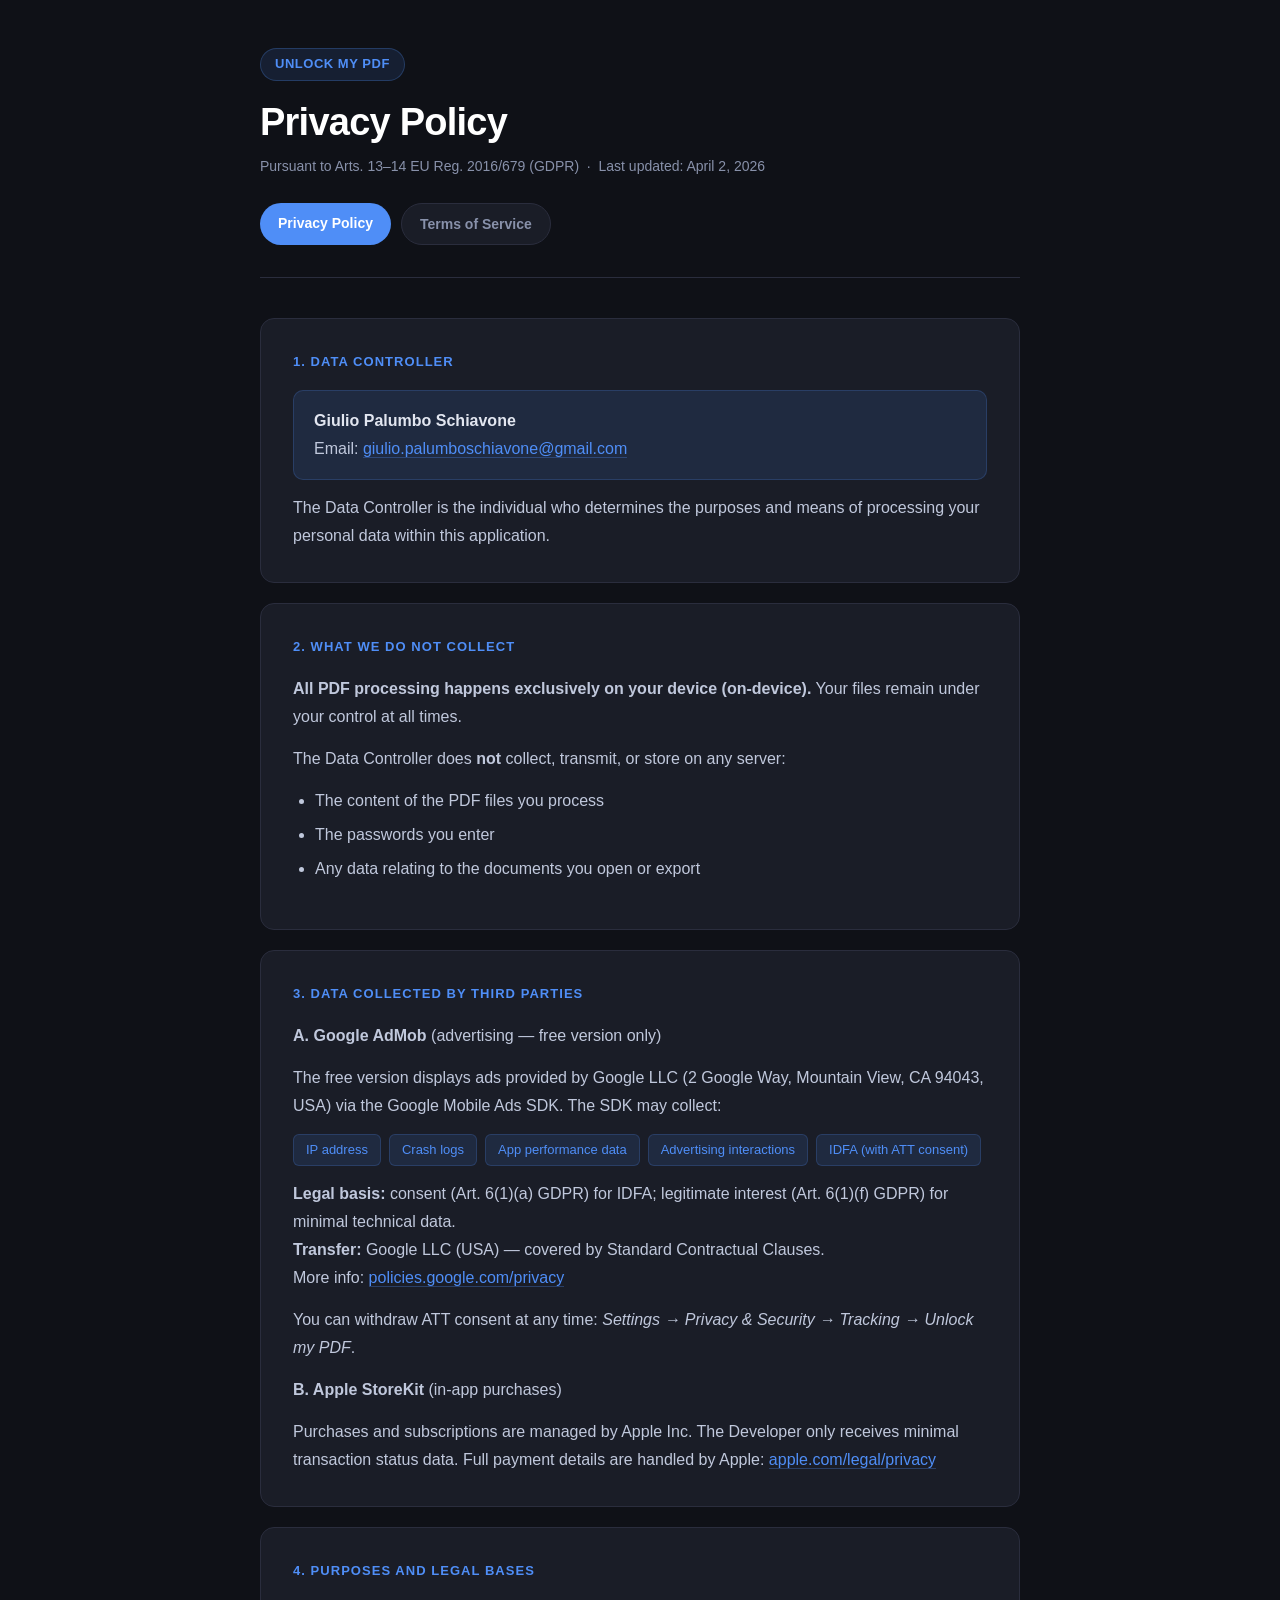
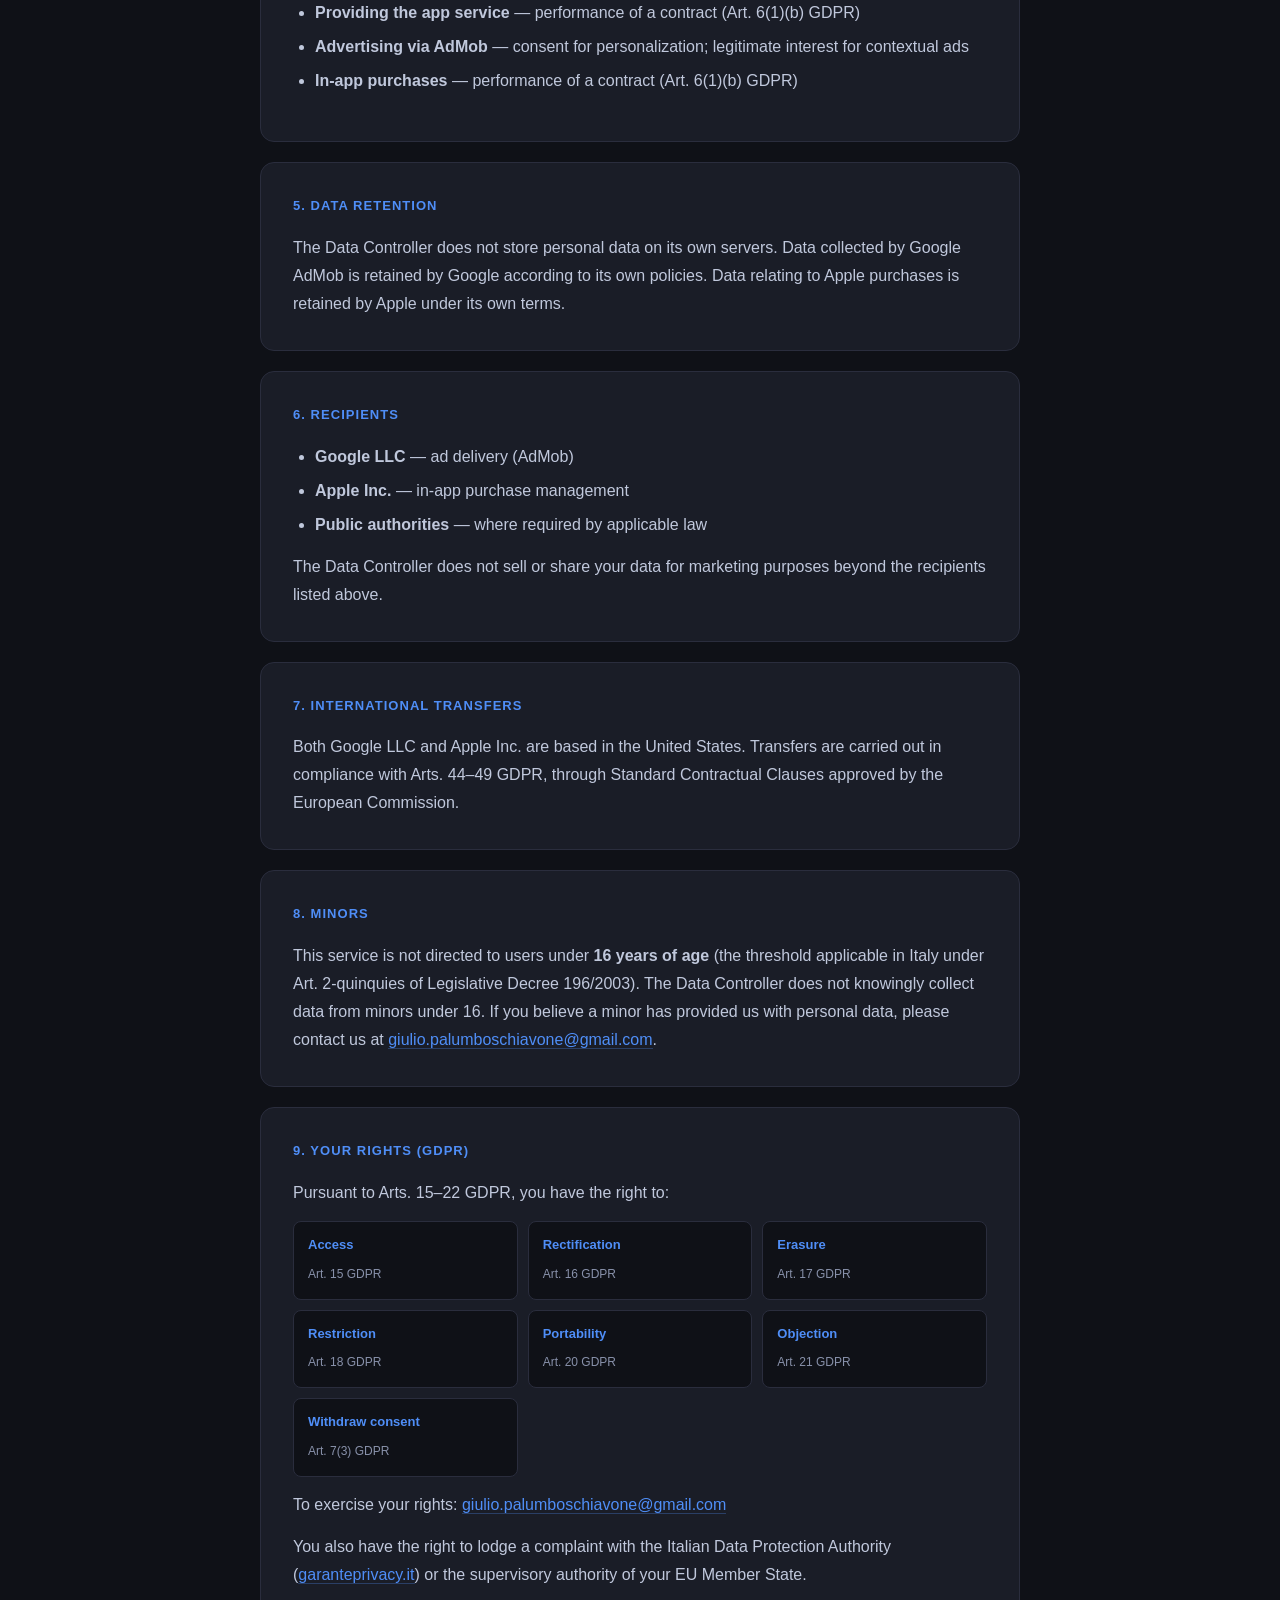
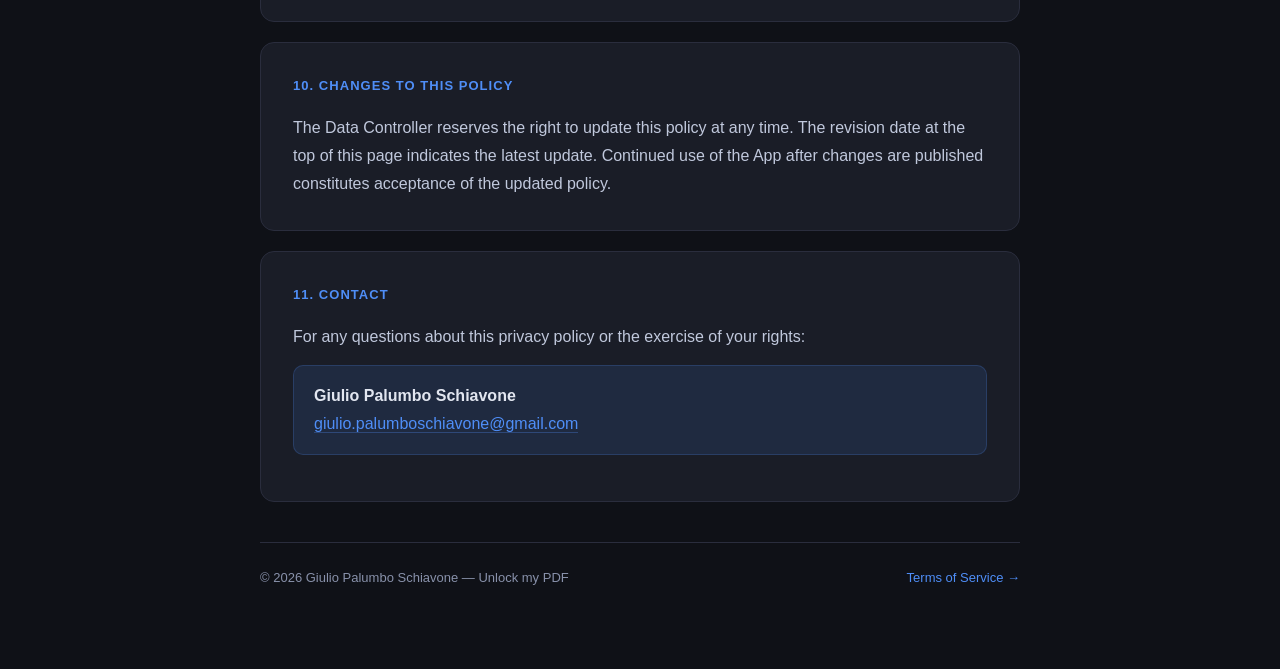
==== index.html @ 4bcaa9ef "Initial legal pages" ====
<!DOCTYPE html>
<html lang="en">
<head>
  <meta charset="UTF-8" />
  <meta name="viewport" content="width=device-width, initial-scale=1.0" />
  <title>Legal — Unlock my PDF</title>
  <meta http-equiv="refresh" content="0; url=privacy/" />
  <style>
    body { background:#0f1117; color:#e2e6f0; font-family:-apple-system,sans-serif; display:flex; align-items:center; justify-content:center; height:100vh; margin:0; }
    a { color:#4f8ef7; }
  </style>
</head>
<body>
  <p>Redirecting… <a href="privacy/">Privacy Policy</a> · <a href="terms/">Terms of Service</a></p>
</body>
</html>
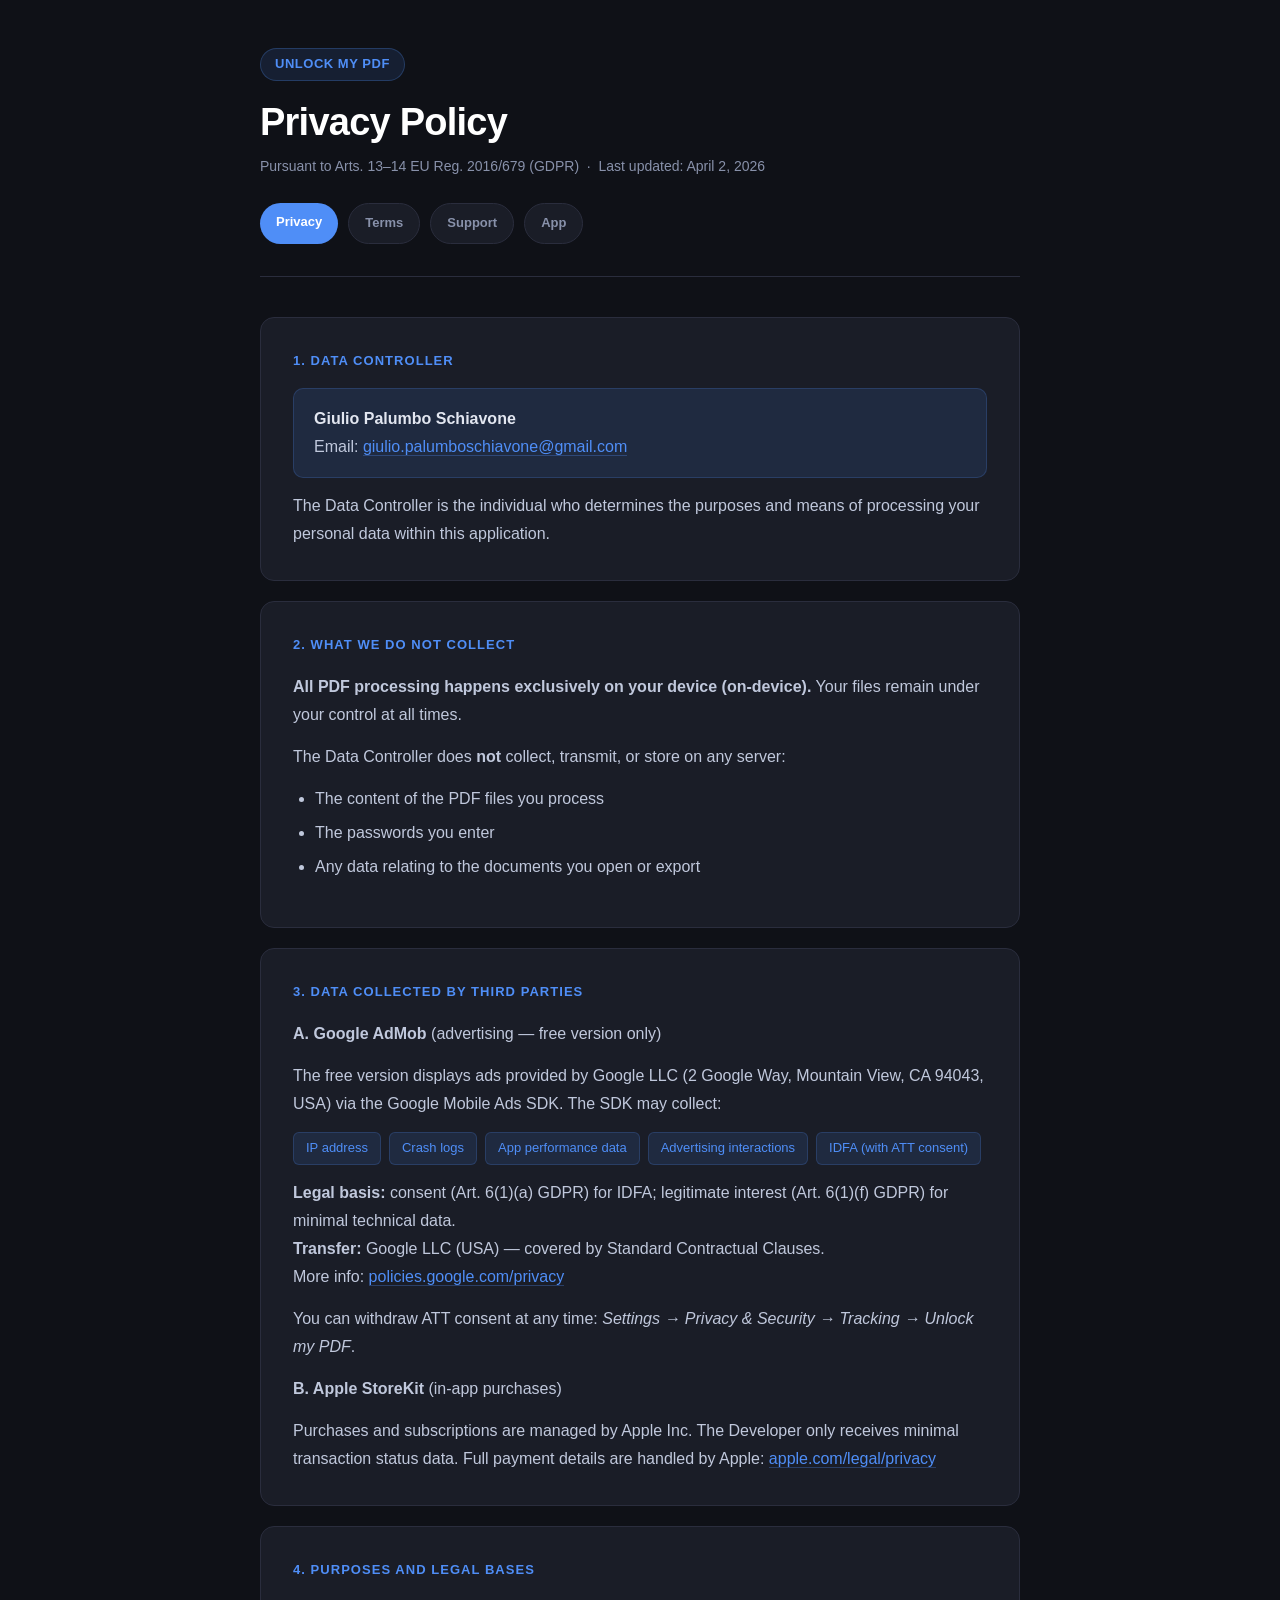
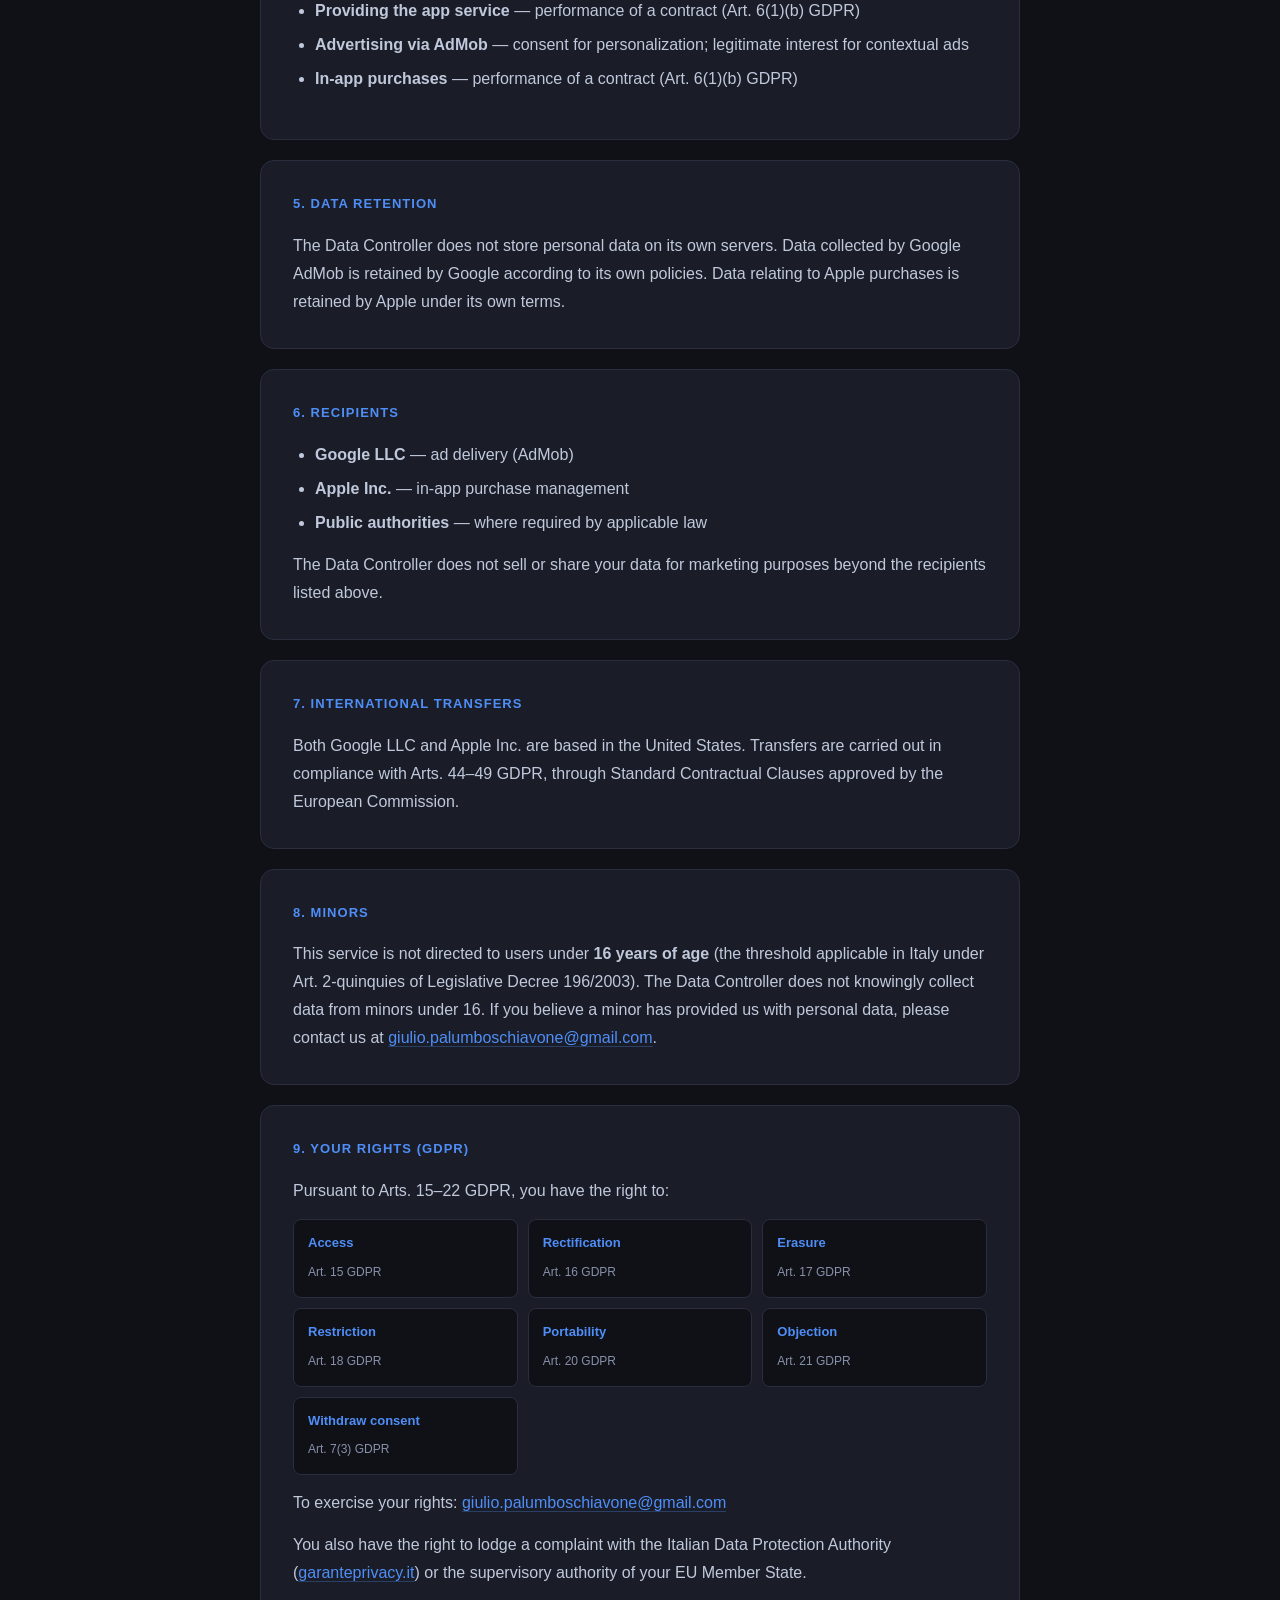
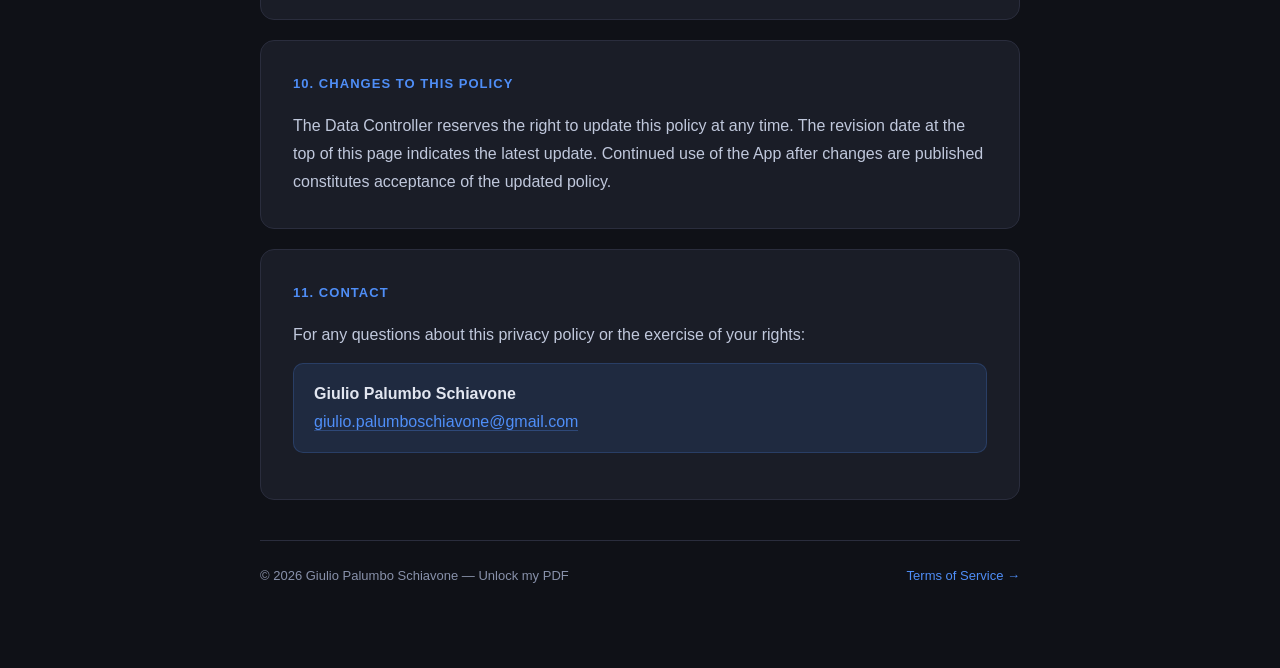
==== commit 7ccd74d1: "Add Support and App pages for App Store URLs; update nav across legal pages Made-with: Cursor" ====
--- a/index.html
+++ b/index.html
@@ -11,6 +11,6 @@
   </style>
 </head>
 <body>
-  <p>Redirecting… <a href="privacy/">Privacy Policy</a> · <a href="terms/">Terms of Service</a></p>
+  <p>Redirecting… <a href="privacy/">Privacy</a> · <a href="terms/">Terms</a> · <a href="support/">Support</a> · <a href="app/">App</a></p>
 </body>
 </html>
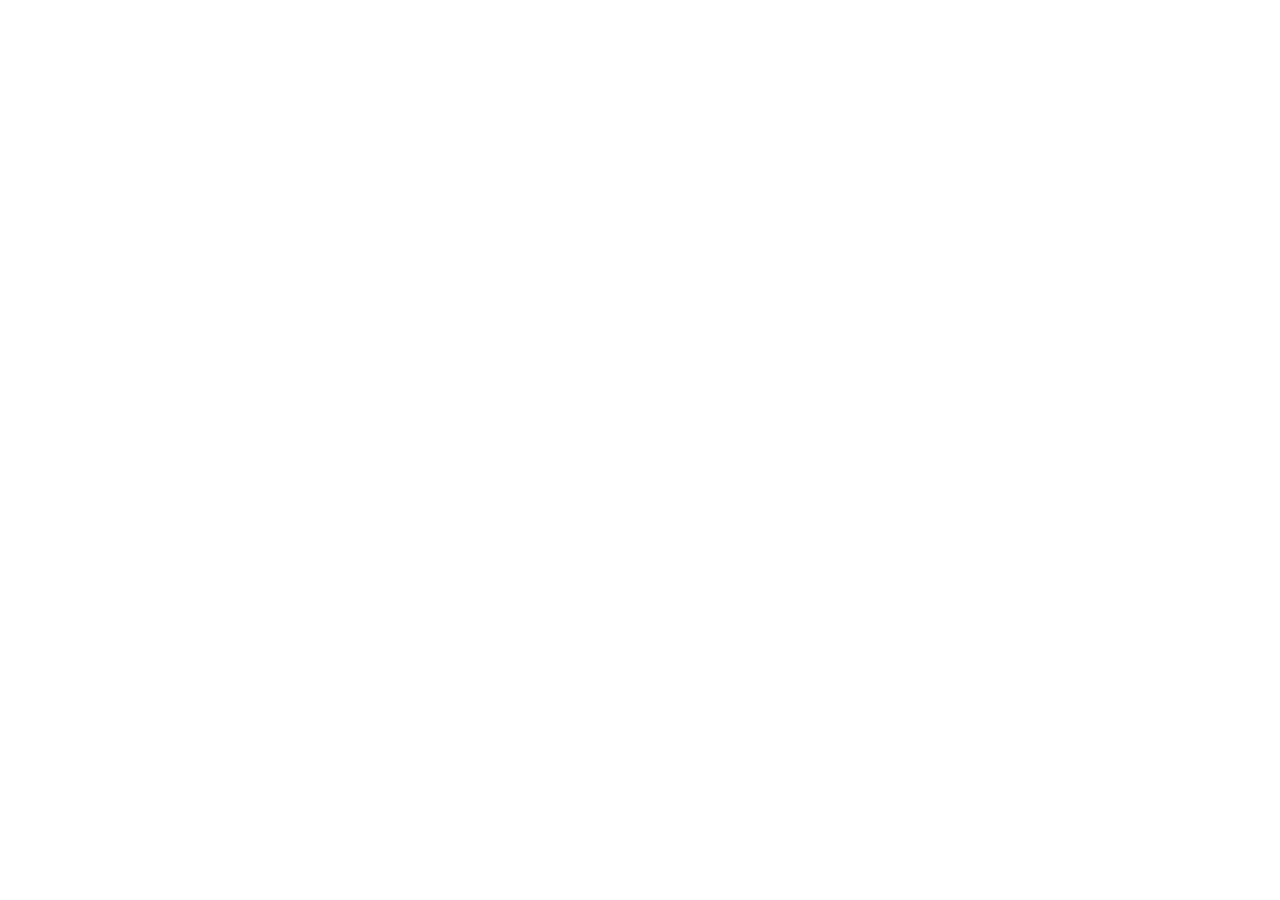
==== commit eecd05cc: "Il sito si e' spostato su unlockmypdf.app: ogni pagina rimanda al nuovo indirizzo Rinvii immediati (" ====
--- a/index.html
+++ b/index.html
@@ -1,16 +1,15 @@
-<!DOCTYPE html>
+<!doctype html>
 <html lang="en">
 <head>
-  <meta charset="UTF-8" />
-  <meta name="viewport" content="width=device-width, initial-scale=1.0" />
-  <title>Legal — Unlock my PDF</title>
-  <meta http-equiv="refresh" content="0; url=privacy/" />
-  <style>
-    body { background:#0f1117; color:#e2e6f0; font-family:-apple-system,sans-serif; display:flex; align-items:center; justify-content:center; height:100vh; margin:0; }
-    a { color:#4f8ef7; }
-  </style>
+<meta charset="utf-8">
+<meta name="viewport" content="width=device-width, initial-scale=1">
+<title>Unlock my PDF has moved to unlockmypdf.app</title>
+<link rel="canonical" href="https://unlockmypdf.app/">
+<script>var it=/^it\b/i.test(navigator.language||"");location.replace((it?"https://unlockmypdf.app/it/":"https://unlockmypdf.app/")+location.hash);</script>
+<meta http-equiv="refresh" content="0; url=https://unlockmypdf.app/">
+<style>body{font-family:-apple-system,system-ui,sans-serif;max-width:36rem;margin:15vh auto;padding:0 1rem;line-height:1.5;color:#15171a;background:#fcfcfb}a{color:#2457c5}</style>
 </head>
 <body>
-  <p>Redirecting… <a href="privacy/">Privacy</a> · <a href="terms/">Terms</a> · <a href="support/">Support</a> · <a href="app/">App</a></p>
+<p>This page has moved to <a href="https://unlockmypdf.app/">unlockmypdf.app/</a>.</p>
 </body>
 </html>
